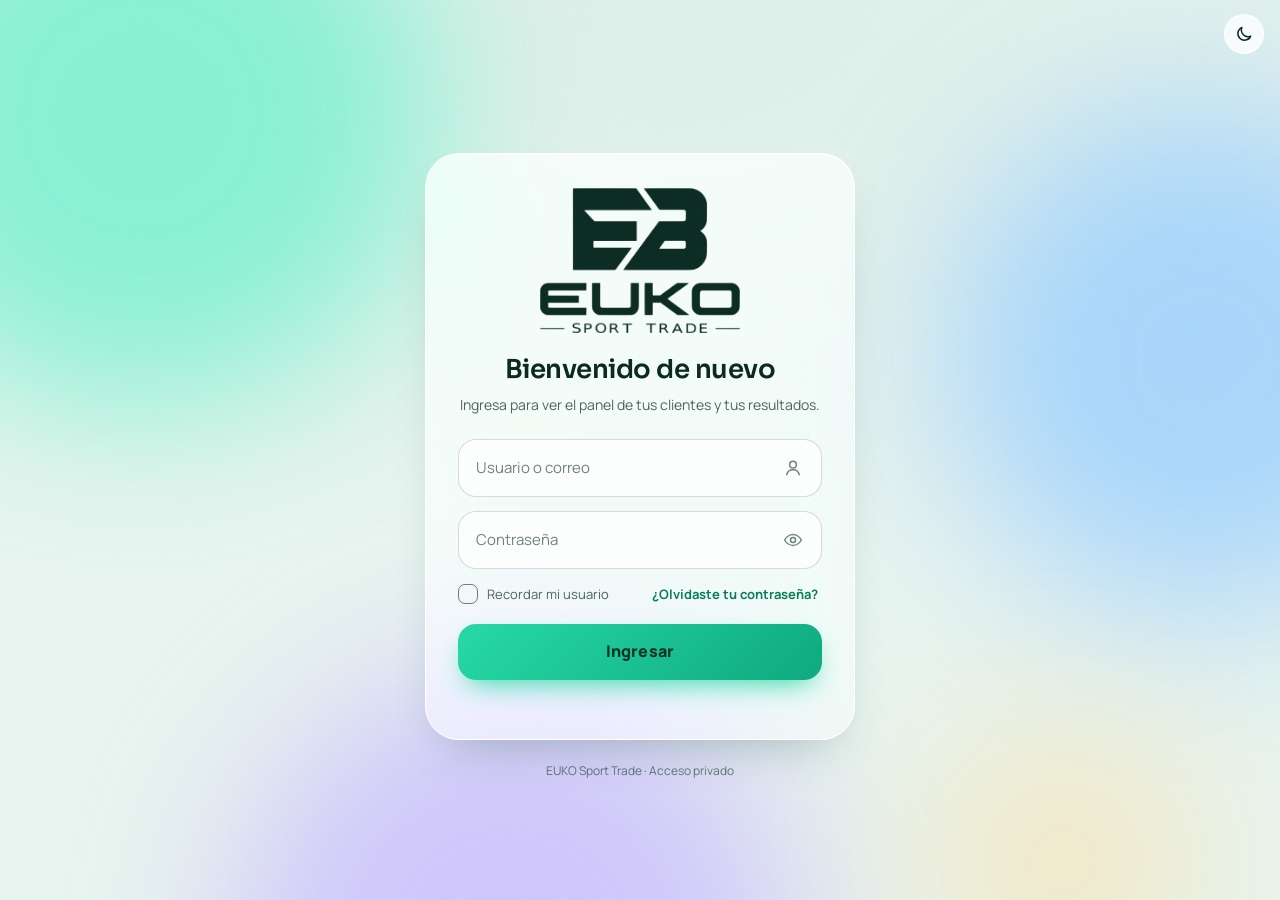
==== admin.html @ a4d27c96 "Add basic structure to admin.html" ====
<!DOCTYPE html>
<html lang="es">
<head>
  <meta charset="UTF-8">
  <meta name="viewport" content="width=device-width, initial-scale=1, viewport-fit=cover">
  <meta name="theme-color" content="#050506">
  <meta name="color-scheme" content="dark light">
  <title>EUKO · Panel</title>
  <script src="session.js"></script>
  <link rel="preconnect" href="https://fonts.googleapis.com">
  <link rel="preconnect" href="https://fonts.gstatic.com" crossorigin>
  <link href="https://fonts.googleapis.com/css2?family=Inter:wght@300;400;500;600;700;800&display=swap" rel="stylesheet">
  <link rel="stylesheet" href="index1.css?v=5">
</head>
<body>
<div class="bg" aria-hidden="true"><div class="blob b1"></div><div class="blob b2"></div><div class="blob b3"></div><div class="blob b4"></div><div class="grain"></div></div>

<div class="app">
  <header class="top glass">
    <div class="brand"><span class="logo-m" role="img" aria-label="EUKO"><i class="ld"></i><i class="ll"></i></span><span class="bn">Panel EUKO</span></div>
    <label class="gsearch" aria-label="Buscar cliente"><svg class="i" viewBox="0 0 24 24" id="i-s"></svg><input id="gsearch" type="search" placeholder="Buscar un cliente por nombre, teléfono o plan" autocomplete="off"></label>
    <div class="sp"></div>
    <span class="dchip num" id="dchip"></span>
    <span class="savechip" id="savechip" role="status" title="Tus cambios se guardan automáticamente en este navegador">Datos locales</span>
    <button class="iconbtn only-m" data-act="searchm" id="searchbtn" aria-label="Buscar cliente"></button>
    <button class="iconbtn" data-act="hide" id="hidebtn" aria-label="Ocultar valores" aria-pressed="false" title="Ocultar valores"></button>
    <button class="iconbtn" data-act="theme" id="themebtn" aria-label="Cambiar tema claro u oscuro" title="Cambiar tema"></button>
    <button class="iconbtn gear" data-act="settings" id="gearbtn" aria-label="Ajustes y respaldo" title="Ajustes y respaldo"></button>
  </header>

  <div class="shell">
    <nav class="rail glass" id="rail" aria-label="Navegación lateral"></nav>
    <main class="stage glass"><div class="view enter" id="view"></div></main>
  </div>
</div>

<div class="dockwrap"><nav class="dock glass" id="dock" aria-label="Secciones"></nav></div>
<div id="overlay" role="dialog" aria-modal="true"></div>
<div id="viewer" role="dialog" aria-modal="true" aria-label="Soporte"></div>
<div class="tip" id="tip" role="tooltip"></div>
<div class="toast" id="toast" role="status" aria-live="polite"></div>
<noscript><p style="position:fixed;inset:0;display:grid;place-items:center;color:#fff;background:#06100e;font-family:sans-serif">Activa JavaScript para usar el panel.</p></noscript>
<script src="index1.js?v=5"></script>
</body>
</html>
---- index1.css ----
:root{--logo-m:url("[data-uri]");}
/* ==========================================================================
   EUKO · Panel — estilos (Liquid Glass)
   Índice: 1 Tokens · 2 Base · 3 Fondo · 4 Cristal · 5 Barra superior · 6 Estructura
           7 Componentes · 8 Gráficas · 9 Gestión diaria · 10 Dock y menús · 11 Ventanas
           12 Avisos · 13 Animaciones · 14 Responsive · 15 Impresión
   Rendimiento: solo la barra superior, el menú lateral, el escenario, el dock y las ventanas
   usan desenfoque real (backdrop-filter). Las tarjetas son "cristal de superficie" (sin
   desenfoque propio), que se ve igual y pesa mucho menos, sobre todo en celulares.
   ========================================================================== */

/* ---------- 1. TOKENS ---------- */
:root{
  --bg:#050506; --bg2:#0e0e11;
  --fg:#f5f5f7; --fg2:rgba(245,245,247,.72); --fg3:rgba(245,245,247,.5);
  --g1:rgba(255,255,255,.085); --g2:rgba(255,255,255,.028);
  --card-a:rgba(255,255,255,.07); --card-b:rgba(255,255,255,.026);
  --stage-a:rgba(255,255,255,.05); --stage-b:rgba(255,255,255,.012);
  --gb:rgba(255,255,255,.13); --cb:rgba(255,255,255,.09);
  --rim:rgba(255,255,255,.26); --rim-a:rgba(255,255,255,.55); --rim-b:rgba(255,255,255,.1);
  --edge-hi:rgba(255,255,255,.2); --edge-lo:rgba(255,255,255,.03); --inner:rgba(255,255,255,.03);
  --shadow:0 30px 70px -30px rgba(0,0,0,.9); --shadow-sm:0 14px 34px -20px rgba(0,0,0,.85);
  --line:rgba(255,255,255,.08); --line-s:rgba(255,255,255,.18); --field:rgba(255,255,255,.06);
  --mint:#f5f5f7; --mint2:#c8c9cf; --ink:#0a0a0b; --mint-text:#ffffff; --mint-soft:rgba(255,255,255,.1);
  --c1:#43d98c; --c2:#7db4ff; --c3:#f5c04a; --c4:#b79cff; --c5:#ff6f61; --c6:#ff8fc0;
  --good:#43d98c; --warn:#f5c04a; --bad:#ff6f61;
  --good-soft:rgba(67,217,140,.14); --warn-soft:rgba(245,192,74,.14); --bad-soft:rgba(255,111,97,.14);
  --blob1:#7886a6; --blob2:#3c4c70; --blob3:#5a547f; --blob4:#7d6c48; --blob-o:.17;
  --btn-dark:rgba(255,255,255,.08); --btn-dark-fg:#f5f5f7; --tip:rgba(26,26,30,.96);
  --lens-a:rgba(255,255,255,.2); --lens-b:rgba(255,255,255,.06); --lens-sh:0 8px 20px -8px rgba(0,0,0,.8);
  --modal-bg:rgba(18,18,21,.82); --pop-bg:rgba(22,22,26,.97); --dim:rgba(0,0,0,.62);
  --hero-bg:linear-gradient(150deg,#ffffff,#d8d9de); --hero-fg:#0a0a0b; --hero-fg2:rgba(10,10,11,.64);
  --ld:block; --ll:none; color-scheme:dark;
  --f-d:"Inter","Helvetica Neue",system-ui,-apple-system,"Segoe UI",Roboto,sans-serif;
  --f-b:"Inter","Helvetica Neue",system-ui,-apple-system,"Segoe UI",Roboto,sans-serif;
  --safe-t:env(safe-area-inset-top,0px); --safe-b:env(safe-area-inset-bottom,0px);
  --safe-l:env(safe-area-inset-left,0px); --safe-r:env(safe-area-inset-right,0px);
  --ease:cubic-bezier(.2,.8,.2,1); --spring:cubic-bezier(.34,1.4,.5,1);
  --blur:26px; --sat:160%;
}
@media (prefers-color-scheme:light){:root:not([data-theme="dark"]){
  --bg:#e5e7eb; --bg2:#f4f5f8;
  --fg:#0c0c0e; --fg2:rgba(12,12,14,.74); --fg3:rgba(12,12,14,.62);
  --g1:rgba(255,255,255,.72); --g2:rgba(255,255,255,.4);
  --card-a:rgba(255,255,255,.8); --card-b:rgba(255,255,255,.44);
  --stage-a:rgba(255,255,255,.52); --stage-b:rgba(255,255,255,.24);
  --gb:rgba(255,255,255,.95); --cb:rgba(255,255,255,.9);
  --rim:#fff; --rim-a:#fff; --rim-b:rgba(255,255,255,.75);
  --edge-hi:rgba(255,255,255,.95); --edge-lo:rgba(255,255,255,.55); --inner:rgba(255,255,255,.35);
  --shadow:0 26px 54px -28px rgba(30,34,48,.36); --shadow-sm:0 12px 28px -18px rgba(30,34,48,.38);
  --line:rgba(12,12,14,.09); --line-s:rgba(12,12,14,.18); --field:rgba(255,255,255,.7);
  --mint:#0c0c0e; --mint2:#2c2d31; --ink:#ffffff; --mint-text:#0c0c0e; --mint-soft:rgba(12,12,14,.07);
  --c1:#12a566; --c2:#2f7be0; --c3:#d99a14; --c4:#7c5ce0; --c5:#e5483b; --c6:#d24f93;
  --good:#0b8a52; --warn:#8f5d04; --bad:#c93b2e;
  --good-soft:rgba(18,165,102,.14); --warn-soft:rgba(165,107,5,.15); --bad-soft:rgba(201,59,46,.13);
  --blob1:#ffffff; --blob2:#b6c5de; --blob3:#d4cbe9; --blob4:#f0dcc2; --blob-o:.75;
  --btn-dark:#0c0c0e; --btn-dark-fg:#ffffff; --tip:rgba(12,12,14,.94);
  --lens-a:rgba(255,255,255,.95); --lens-b:rgba(255,255,255,.6); --lens-sh:0 8px 18px -8px rgba(30,34,48,.35);
  --modal-bg:rgba(244,245,248,.84); --pop-bg:rgba(250,250,252,.98); --dim:rgba(12,12,14,.32);
  --hero-bg:linear-gradient(150deg,#1e1e22,#0b0b0d); --hero-fg:#ffffff; --hero-fg2:rgba(255,255,255,.7);
  --ld:none; --ll:block; color-scheme:light;
}}
:root[data-theme="light"]{
  --bg:#e5e7eb; --bg2:#f4f5f8;
  --fg:#0c0c0e; --fg2:rgba(12,12,14,.74); --fg3:rgba(12,12,14,.62);
  --g1:rgba(255,255,255,.72); --g2:rgba(255,255,255,.4);
  --card-a:rgba(255,255,255,.8); --card-b:rgba(255,255,255,.44);
  --stage-a:rgba(255,255,255,.52); --stage-b:rgba(255,255,255,.24);
  --gb:rgba(255,255,255,.95); --cb:rgba(255,255,255,.9);
  --rim:#fff; --rim-a:#fff; --rim-b:rgba(255,255,255,.75);
  --edge-hi:rgba(255,255,255,.95); --edge-lo:rgba(255,255,255,.55); --inner:rgba(255,255,255,.35);
  --shadow:0 26px 54px -28px rgba(30,34,48,.36); --shadow-sm:0 12px 28px -18px rgba(30,34,48,.38);
  --line:rgba(12,12,14,.09); --line-s:rgba(12,12,14,.18); --field:rgba(255,255,255,.7);
  --mint:#0c0c0e; --mint2:#2c2d31; --ink:#ffffff; --mint-text:#0c0c0e; --mint-soft:rgba(12,12,14,.07);
  --c1:#12a566; --c2:#2f7be0; --c3:#d99a14; --c4:#7c5ce0; --c5:#e5483b; --c6:#d24f93;
  --good:#0b8a52; --warn:#8f5d04; --bad:#c93b2e;
  --good-soft:rgba(18,165,102,.14); --warn-soft:rgba(165,107,5,.15); --bad-soft:rgba(201,59,46,.13);
  --blob1:#ffffff; --blob2:#b6c5de; --blob3:#d4cbe9; --blob4:#f0dcc2; --blob-o:.75;
  --btn-dark:#0c0c0e; --btn-dark-fg:#ffffff; --tip:rgba(12,12,14,.94);
  --lens-a:rgba(255,255,255,.95); --lens-b:rgba(255,255,255,.6); --lens-sh:0 8px 18px -8px rgba(30,34,48,.35);
  --modal-bg:rgba(244,245,248,.84); --pop-bg:rgba(250,250,252,.98); --dim:rgba(12,12,14,.32);
  --hero-bg:linear-gradient(150deg,#1e1e22,#0b0b0d); --hero-fg:#ffffff; --hero-fg2:rgba(255,255,255,.7);
  --ld:none; --ll:block; color-scheme:light;
}
:root[data-theme="dark"]{
  --bg:#050506; --bg2:#0e0e11;
  --fg:#f5f5f7; --fg2:rgba(245,245,247,.72); --fg3:rgba(245,245,247,.5);
  --g1:rgba(255,255,255,.085); --g2:rgba(255,255,255,.028);
  --card-a:rgba(255,255,255,.07); --card-b:rgba(255,255,255,.026);
  --stage-a:rgba(255,255,255,.05); --stage-b:rgba(255,255,255,.012);
  --gb:rgba(255,255,255,.13); --cb:rgba(255,255,255,.09);
  --rim:rgba(255,255,255,.26); --rim-a:rgba(255,255,255,.55); --rim-b:rgba(255,255,255,.1);
  --edge-hi:rgba(255,255,255,.2); --edge-lo:rgba(255,255,255,.03); --inner:rgba(255,255,255,.03);
  --shadow:0 30px 70px -30px rgba(0,0,0,.9); --shadow-sm:0 14px 34px -20px rgba(0,0,0,.85);
  --line:rgba(255,255,255,.08); --line-s:rgba(255,255,255,.18); --field:rgba(255,255,255,.06);
  --mint:#f5f5f7; --mint2:#c8c9cf; --ink:#0a0a0b; --mint-text:#ffffff; --mint-soft:rgba(255,255,255,.1);
  --c1:#43d98c; --c2:#7db4ff; --c3:#f5c04a; --c4:#b79cff; --c5:#ff6f61; --c6:#ff8fc0;
  --good:#43d98c; --warn:#f5c04a; --bad:#ff6f61;
  --good-soft:rgba(67,217,140,.14); --warn-soft:rgba(245,192,74,.14); --bad-soft:rgba(255,111,97,.14);
  --blob1:#7886a6; --blob2:#3c4c70; --blob3:#5a547f; --blob4:#7d6c48; --blob-o:.17;
  --btn-dark:rgba(255,255,255,.08); --btn-dark-fg:#f5f5f7; --tip:rgba(26,26,30,.96);
  --lens-a:rgba(255,255,255,.2); --lens-b:rgba(255,255,255,.06); --lens-sh:0 8px 20px -8px rgba(0,0,0,.8);
  --modal-bg:rgba(18,18,21,.82); --pop-bg:rgba(22,22,26,.97); --dim:rgba(0,0,0,.62);
  --hero-bg:linear-gradient(150deg,#ffffff,#d8d9de); --hero-fg:#0a0a0b; --hero-fg2:rgba(10,10,11,.64);
  --ld:block; --ll:none; color-scheme:dark;
}

/* ---------- 2. BASE ---------- */
*,*::before,*::after{box-sizing:border-box}
html{-webkit-text-size-adjust:100%;text-size-adjust:100%;background:var(--bg);overflow-x:hidden;overflow-x:clip;scroll-behavior:smooth}
body{margin:0;background:var(--bg);color:var(--fg);font-family:var(--f-b);font-size:14px;line-height:1.45;-webkit-font-smoothing:antialiased;
  min-height:100vh;min-height:100dvh;overflow-x:hidden;overflow-x:clip;
  padding-top:calc(var(--safe-t) + 10px);padding-bottom:calc(var(--safe-b) + 112px);
  padding-left:max(14px,var(--safe-l));padding-right:max(14px,var(--safe-r));
  -webkit-tap-highlight-color:transparent}
body.lock{overflow:hidden}
button,input,select,textarea{font:inherit;color:inherit}
button{cursor:pointer;background:none;border:0;padding:0;touch-action:manipulation;-webkit-tap-highlight-color:transparent}
button:disabled{cursor:not-allowed;opacity:.55}
h1,h2,h3,p{margin:0}
a{color:inherit}
svg{display:block}
:focus-visible{outline:2px solid var(--mint);outline-offset:2px}
.num{font-variant-numeric:tabular-nums;font-feature-settings:"tnum"}
.vh{position:absolute;width:1px;height:1px;overflow:hidden;clip:rect(0 0 0 0);white-space:nowrap}
svg.i{width:18px;height:18px;fill:none;stroke:currentColor;stroke-width:1.8;stroke-linecap:round;stroke-linejoin:round;flex:none}
body::before{content:"";position:fixed;left:0;right:0;top:0;height:var(--safe-t);z-index:35;pointer-events:none;
  background:linear-gradient(var(--bg),transparent)}

/* ---------- 3. FONDO (aurora con degradados, sin filtros pesados) ---------- */
.bg{position:fixed;inset:0;z-index:0;overflow:hidden;pointer-events:none;contain:layout paint style;
  background:radial-gradient(120% 90% at 50% 0%,var(--bg2),var(--bg) 70%)}
.blob{position:absolute;border-radius:50%;opacity:var(--blob-o);transform:translate3d(0,0,0);
  background:radial-gradient(circle at 50% 50%,var(--bc) 0%,transparent 66%)}
.b1{--bc:var(--blob1);width:64vmax;height:64vmax;left:-24vmax;top:-26vmax;animation:d1 32s ease-in-out infinite alternate}
.b2{--bc:var(--blob2);width:56vmax;height:56vmax;right:-22vmax;top:4vmax;animation:d2 38s ease-in-out infinite alternate}
.b3{--bc:var(--blob3);width:60vmax;height:60vmax;left:12vmax;bottom:-34vmax;animation:d3 44s ease-in-out infinite alternate}
.b4{--bc:var(--blob4);width:30vmax;height:30vmax;right:2vmax;bottom:-12vmax;opacity:calc(var(--blob-o)*.6);animation:d1 36s ease-in-out infinite alternate-reverse}
.grain{position:absolute;inset:0;opacity:.045;background-image:url("data:image/svg+xml;utf8,<svg xmlns='http://www.w3.org/2000/svg' width='160' height='160'><filter id='n'><feTurbulence type='fractalNoise' baseFrequency='.9' numOctaves='2' stitchTiles='stitch'/><feColorMatrix values='0 0 0 0 1  0 0 0 0 1  0 0 0 0 1  0 0 0 .8 0'/></filter><rect width='100%' height='100%' filter='url(%23n)'/></svg>")}
@keyframes d1{to{transform:translate3d(9vmax,7vmax,0) scale(1.1)}}
@keyframes d2{to{transform:translate3d(-8vmax,10vmax,0) scale(.94)}}
@keyframes d3{to{transform:translate3d(-10vmax,-6vmax,0) scale(1.08)}}

/* ---------- 4. CRISTAL ---------- */
/* Nivel 1: cristal con desenfoque real (barra, menú lateral, escenario, dock, ventanas) */
.glass{position:relative;isolation:isolate;
  background:linear-gradient(150deg,var(--g1),var(--g2));
  border:1px solid var(--gb);
  -webkit-backdrop-filter:blur(var(--blur)) saturate(var(--sat));backdrop-filter:blur(var(--blur)) saturate(var(--sat));
  box-shadow:inset 0 1px 0 var(--rim),inset 0 -1px 0 var(--edge-lo),inset 0 0 24px var(--inner),var(--shadow)}
.glass::before{content:"";position:absolute;inset:-1px;border-radius:inherit;padding:1px;pointer-events:none;z-index:2;
  background:linear-gradient(135deg,var(--rim-a) 0%,transparent 30%,transparent 68%,var(--rim-b) 100%);
  -webkit-mask:linear-gradient(#000 0 0) content-box,linear-gradient(#000 0 0);-webkit-mask-composite:xor;mask-composite:exclude}
.glass::after,.sg::after{content:"";position:absolute;inset:0;border-radius:inherit;pointer-events:none;opacity:0;transition:opacity .35s;z-index:1;
  background:radial-gradient(360px circle at var(--mx,30%) var(--my,0%),rgba(255,255,255,.18),transparent 52%)}
@media (hover:hover) and (pointer:fine){.glass:hover::after,.sg:hover::after{opacity:1}}
@supports not ((backdrop-filter:blur(1px)) or (-webkit-backdrop-filter:blur(1px))){
  .glass{background:linear-gradient(150deg,var(--modal-bg),var(--modal-bg))}
}
/* Nivel 2: cristal de superficie para tarjetas dentro del escenario (sin desenfoque propio) */
.sg{position:relative;background:linear-gradient(150deg,var(--card-a),var(--card-b));border:1px solid var(--cb);
  box-shadow:inset 1px 1px 0 var(--edge-hi),inset -1px -1px 0 var(--edge-lo),inset 0 0 22px var(--inner),var(--shadow-sm)}
.sg>*{position:relative;z-index:2}
.glass>*{position:relative;z-index:3}

/* ---------- 5. BARRA SUPERIOR ---------- */
.app{position:relative;z-index:1;max-width:1320px;margin:0 auto}
.top{position:sticky;top:calc(var(--safe-t) + 8px);z-index:30;display:flex;align-items:center;gap:8px;padding:7px 9px;border-radius:999px;min-height:58px}
.brand{display:flex;align-items:center;gap:10px;font-weight:700;white-space:nowrap;border-radius:999px;padding:2px 8px 2px 4px;min-height:40px;transition:transform .2s}
.brand .bn{font-family:var(--f-d);font-weight:600;letter-spacing:-.01em}
.gsearch{flex:1;max-width:460px;margin:0 auto;display:flex;align-items:center;gap:8px;height:38px;padding:0 14px;border-radius:999px;background:var(--field);border:1px solid var(--line);color:var(--fg3);transition:border-color .2s,box-shadow .2s}
.gsearch input{flex:1;min-width:0;background:none;border:0;outline:0;color:var(--fg);font-size:13px}
.gsearch input::placeholder{color:var(--fg3)}
.gsearch:focus-within{border-color:var(--mint);box-shadow:0 0 0 3px var(--mint-soft)}
.sp{flex:1}
.dchip{font-size:12px;color:var(--fg2);padding:6px 8px;white-space:nowrap;border-radius:999px;font-weight:600}
.savechip{display:inline-flex;align-items:center;gap:7px;height:30px;padding:0 11px;border-radius:999px;font-size:12px;font-weight:700;color:var(--fg2);background:var(--field);border:1px solid var(--line);white-space:nowrap}
.savechip::before{content:"";width:7px;height:7px;border-radius:50%;background:var(--good)}
.savechip.pulse::before{animation:pulse .9s ease-out}
.savechip.err{color:var(--warn);border-color:var(--warn)}
.savechip.err::before{background:var(--warn)}
@keyframes pulse{0%{box-shadow:0 0 0 0 var(--good)}100%{box-shadow:0 0 0 9px transparent}}
.iconbtn{position:relative;overflow:hidden;width:40px;height:40px;border-radius:50%;display:grid;place-items:center;flex:none;
  background:var(--field);border:1px solid var(--line);color:var(--fg);
  transition:transform .22s var(--spring),background-color .2s,border-color .2s,color .2s}
.iconbtn:active{transform:scale(.9);transition-duration:.08s}
.iconbtn.on{background:var(--mint);color:var(--ink);border-color:transparent}
.iconbtn.sm{width:34px;height:34px}
.gear.err::after{content:"";position:absolute;top:7px;right:7px;width:8px;height:8px;border-radius:50%;background:var(--warn);border:1.5px solid var(--bg)}
@media (hover:hover){.iconbtn:hover{transform:scale(1.08);background:var(--g1)}.iconbtn:active{transform:scale(.92)}.brand:hover{transform:translateY(-1px)}}
.logo-m{--h:30px;position:relative;display:block;flex:none;height:var(--h);aspect-ratio:1.634}
.logo-m i{position:absolute;inset:0;background-repeat:no-repeat;background-position:center;background-size:contain}
.logo-m .ld{display:var(--ld);background-image:var(--logo-m);filter:drop-shadow(0 0 8px rgba(255,255,255,.18))}
.logo-m .ll{display:var(--ll);background-color:var(--fg);-webkit-mask:var(--logo-m) center/contain no-repeat;mask:var(--logo-m) center/contain no-repeat}

/* ---------- 6. ESTRUCTURA ---------- */
.shell{display:grid;grid-template-columns:64px minmax(0,1fr);gap:14px;margin-top:14px;align-items:start}
.rail{position:sticky;top:calc(var(--safe-t) + 80px);display:flex;flex-direction:column;align-items:center;gap:6px;padding:10px 8px;border-radius:32px;z-index:20}
.rail .sep{width:22px;height:1px;background:var(--line);margin:6px 0}
.rail .lens{left:8px;top:0}
.rbtn{position:relative;z-index:1;width:44px;height:44px;border-radius:50%;display:grid;place-items:center;color:var(--fg2);transition:color .25s,transform .25s var(--spring)}
.rbtn.on{color:var(--fg)}
.rbtn.on2{color:var(--mint-text)}
.rbtn .tt{position:absolute;left:calc(100% + 12px);top:50%;transform:translateY(-50%) translateX(-4px);padding:5px 11px;border-radius:999px;background:var(--tip);color:#ecfbf6;font-size:12px;font-weight:600;white-space:nowrap;opacity:0;pointer-events:none;transition:.18s;z-index:5}
@media (hover:hover){.rbtn:hover{color:var(--fg);transform:scale(1.1)}.rbtn:hover .tt{opacity:1;transform:translateY(-50%)}}
.rbtn:active{transform:scale(.9)}
.lens{position:absolute;z-index:0;pointer-events:none;border-radius:999px;transform:translate3d(0,0,0);opacity:0;
  background:linear-gradient(150deg,var(--lens-a),var(--lens-b));
  box-shadow:inset 0 1px 0 rgba(255,255,255,.7),inset 0 -1px 0 rgba(255,255,255,.12),0 0 0 1px var(--gb),var(--lens-sh)}
.lens.ready{opacity:1;transition:transform .5s var(--spring),width .5s var(--spring),height .5s var(--spring),opacity .3s}
.stage{border-radius:38px;padding:26px;min-height:70vh;background:linear-gradient(160deg,var(--stage-a),var(--stage-b))}
.stage::after{display:none}
.view{transition:opacity .16s ease,transform .16s ease}
.view.leaving{opacity:0;transform:translate3d(0,6px,0)}
.vhead{display:flex;align-items:flex-end;justify-content:space-between;gap:14px;flex-wrap:wrap;margin-bottom:20px}
.vhead h1{font-family:var(--f-d);font-weight:600;font-size:clamp(23px,3.4vw,34px);letter-spacing:-.02em;line-height:1.12;text-wrap:balance}
.vhead p{color:var(--fg2);margin-top:6px}
.acts{display:flex;gap:8px;flex-wrap:wrap}
.grid{display:grid;grid-template-columns:repeat(12,minmax(0,1fr));gap:14px}
.card{border-radius:26px;padding:20px;min-width:0}
.stack{display:flex;flex-direction:column;gap:14px;min-width:0}
.s3{grid-column:span 3}.s4{grid-column:span 4}.s5{grid-column:span 5}.s6{grid-column:span 6}.s7{grid-column:span 7}.s8{grid-column:span 8}.s12{grid-column:span 12}
.mb{margin-bottom:14px}

/* ---------- 7. COMPONENTES ---------- */
.lbl{font-size:12.5px;color:var(--fg2);font-weight:600;display:flex;align-items:center;gap:8px}
.lbl.up{text-transform:uppercase;letter-spacing:.07em;font-size:11px;color:var(--fg3);font-weight:700}
h2.ct{font-family:var(--f-d);font-weight:600;font-size:16px;letter-spacing:-.01em}
.big{font-family:var(--f-d);font-weight:600;font-size:clamp(28px,3.4vw,40px);letter-spacing:-.03em;line-height:1.1;margin:8px 0 6px;overflow-wrap:anywhere}
.mid{font-family:var(--f-d);font-weight:600;font-size:clamp(18px,2.2vw,26px);letter-spacing:-.02em;margin:6px 0 4px;overflow-wrap:anywhere}
.sub{color:var(--fg3);font-size:12px}
.mut{color:var(--fg2)}
.delta{display:inline-flex;align-items:center;gap:3px;font-size:12px;font-weight:700;padding:2px 8px 2px 5px;border-radius:999px}
.delta svg.i{width:14px;height:14px;stroke-width:2.4}
.delta.up{color:var(--good);background:var(--good-soft)}
.delta.down{color:var(--bad);background:var(--bad-soft)}
.delta.flat{color:var(--fg2);background:var(--field)}
.flex{display:flex;align-items:center;gap:10px}
.flex.sb{justify-content:space-between}
.flex.wrap{flex-wrap:wrap}
.btn{position:relative;overflow:hidden;display:inline-flex;align-items:center;justify-content:center;gap:8px;height:42px;padding:0 18px;border-radius:999px;font-weight:700;font-size:13.5px;white-space:nowrap;
  user-select:none;-webkit-user-select:none;
  transition:transform .22s var(--spring),box-shadow .25s,background-color .25s,border-color .25s,filter .25s}
.btn:active{transform:scale(.95);transition-duration:.08s}
.btn.pri{background:linear-gradient(135deg,var(--mint),var(--mint2));color:var(--ink);box-shadow:0 8px 22px -8px var(--mint),inset 0 1px 0 rgba(255,255,255,.5)}
.btn.dark{background:var(--btn-dark);color:var(--btn-dark-fg);border:1px solid rgba(255,255,255,.12)}
.btn.ghost{background:var(--field);border:1px solid var(--line)}
.btn.sm{height:34px;padding:0 13px;font-size:12.5px}
.btn.danger{color:var(--bad)}
.btn.pri::before{content:"";position:absolute;inset:0;background:linear-gradient(110deg,transparent 30%,rgba(255,255,255,.55) 50%,transparent 70%);transform:translateX(-120%);pointer-events:none}
@media (hover:hover){
  .btn:hover{transform:translateY(-1px)}
  .btn:active{transform:scale(.96)}
  .btn.ghost:hover{background:var(--g1)}
  .btn.pri:hover{box-shadow:0 12px 28px -8px var(--mint),inset 0 1px 0 rgba(255,255,255,.5)}
  .btn.pri:hover::before{transform:translateX(120%);transition:transform .8s}
}
.btnrow{display:flex;gap:10px;margin-top:14px;flex-wrap:wrap}
.btnrow .btn{flex:1 1 130px;min-width:0}
.rip{position:absolute;border-radius:50%;pointer-events:none;background:radial-gradient(circle,rgba(255,255,255,.55),transparent 70%);transform:scale(0);opacity:.9;animation:ripple .6s ease-out forwards}
@keyframes ripple{to{transform:scale(1);opacity:0}}
.kpis{display:grid;grid-template-columns:1fr 1fr;gap:14px;grid-column:span 4;min-width:0}
.kpi{border-radius:24px;padding:16px;display:flex;flex-direction:column;gap:2px;min-width:0;text-align:left;transition:transform .25s var(--spring)}
.kpi .ico{width:30px;height:30px;border-radius:10px;display:grid;place-items:center;background:var(--field);color:var(--fg);margin-left:auto;flex:none}
.top2{display:flex;align-items:center;gap:6px}
.kpi.hero{background:var(--hero-bg);color:var(--hero-fg);border-color:rgba(255,255,255,.4);box-shadow:inset 1px 1px 0 rgba(255,255,255,.7),inset 0 0 30px rgba(255,255,255,.1),var(--shadow-sm)}
.kpi.hero .lbl,.kpi.hero .sub{color:var(--hero-fg2)}
.kpi.hero .ico{background:rgba(127,127,127,.2);color:var(--hero-fg)}
.kpi.hero .delta{color:var(--hero-fg);background:rgba(127,127,127,.2)}
.kpi{container-type:inline-size}
.kpi .mid{margin:4px 0 2px;font-size:clamp(15px,14cqw,24px);white-space:nowrap;overflow:hidden;text-overflow:ellipsis;overflow-wrap:normal}
.kpi .delta{align-self:flex-start}
.tap{cursor:pointer;-webkit-user-select:none;user-select:none}
.tap:active{transform:scale(.97)}
@media (hover:hover){.tap:hover{transform:translateY(-2px)}.tap:active{transform:scale(.98)}}
.minis{display:grid;grid-template-columns:repeat(3,minmax(0,1fr));gap:8px;margin-top:14px}
.mini{border-radius:16px;padding:10px 12px;background:var(--field);border:1px solid var(--line);min-width:0;text-align:left;transition:transform .25s var(--spring),background-color .2s}
.mini b{display:block;font-family:var(--f-d);font-size:17px;font-weight:600}
.mini span{font-size:11.5px;color:var(--fg2);display:block;white-space:nowrap;overflow:hidden;text-overflow:ellipsis}
.mini.tap:active{transform:scale(.94)}
.chips{display:flex;gap:6px;flex-wrap:wrap}
.chip{position:relative;overflow:hidden;height:34px;padding:0 14px;border-radius:999px;font-size:12.5px;font-weight:700;color:var(--fg2);background:var(--field);border:1px solid var(--line);
  transition:transform .22s var(--spring),background-color .2s,color .2s,border-color .2s}
.chip:active{transform:scale(.93);transition-duration:.08s}
@media (hover:hover){.chip:hover{color:var(--fg);transform:translateY(-1px)}}
.chip.on{background:var(--fg);color:var(--bg);border-color:transparent}
.pill{display:inline-flex;align-items:center;gap:6px;height:24px;padding:0 10px;border-radius:999px;font-size:11.5px;font-weight:700;white-space:nowrap}
.pill::before{content:"";width:6px;height:6px;border-radius:50%;background:currentColor}
.pill.ok{color:var(--good);background:var(--good-soft)}
.pill.warn{color:var(--warn);background:var(--warn-soft)}
.pill.bad{color:var(--bad);background:var(--bad-soft)}
.pill.off{color:var(--fg2);background:var(--field)}
.tag{display:inline-block;height:24px;line-height:23px;padding:0 10px;border-radius:999px;font-size:11.5px;font-weight:700;background:var(--field);border:1px solid var(--line);max-width:100%;overflow:hidden;text-overflow:ellipsis;white-space:nowrap}
.tools{display:flex;gap:10px;align-items:center;flex-wrap:wrap;margin-bottom:14px}
.field{display:flex;align-items:center;gap:8px;height:40px;padding:0 14px;border-radius:999px;background:var(--field);border:1px solid var(--line);flex:1;min-width:180px;max-width:360px;transition:border-color .2s,box-shadow .2s}
.field input{flex:1;min-width:0;background:none;border:0;outline:0}
.field:focus-within{border-color:var(--mint);box-shadow:0 0 0 3px var(--mint-soft)}
select.sel{height:40px;padding:0 34px 0 14px;border-radius:999px;background-color:var(--field);border:1px solid var(--line);appearance:none;-webkit-appearance:none;max-width:100%;
  background-image:linear-gradient(45deg,transparent 50%,var(--fg2) 50%),linear-gradient(135deg,var(--fg2) 50%,transparent 50%);background-position:calc(100% - 18px) 17px,calc(100% - 13px) 17px;background-size:5px 5px;background-repeat:no-repeat}
select.sel option,.fl select option{color:#0b2a21;background:#fff}
.fbar{display:flex;gap:6px;flex-wrap:wrap;margin:-4px 0 12px}
.fbar:empty{display:none}
.fchip{display:inline-flex;align-items:center;gap:6px;height:30px;padding:0 6px 0 12px;border-radius:999px;font-size:12px;font-weight:700;background:var(--mint-soft);color:var(--mint-text);border:1px solid transparent}
.fchip button{width:22px;height:22px;border-radius:50%;display:grid;place-items:center;color:inherit}
.fchip button svg.i{width:13px;height:13px;stroke-width:2.6}
.fchip.clear{background:transparent;border-color:var(--line);color:var(--fg2);padding:0 12px}
.tbl{display:flex;flex-direction:column}
.tr{position:relative;display:grid;gap:12px;align-items:center;padding:12px 10px;border-radius:16px;transition:background-color .2s}
.tr+.tr{border-top:1px solid var(--line)}
.tr.th{font-size:11px;text-transform:uppercase;letter-spacing:.07em;color:var(--fg3);font-weight:700;padding-block:6px}
.tr.th+.tr{border-top:0}
.tr[data-act]{cursor:pointer}
.tr[data-act]:active{background:var(--field)}
@media (hover:hover){.tr[data-act]:hover{background:var(--field)}}
.tr.cl{grid-template-columns:minmax(180px,2.2fr) 1fr .9fr 1fr 1.1fr 28px}
.tr.tx{grid-template-columns:minmax(200px,2.4fr) 1.2fr 1.1fr 1fr 1fr 92px}
.tr.rc{grid-template-columns:minmax(200px,2.4fr) 1.2fr 1.1fr 1fr 1fr}
.c-sub{display:none}
.cell{min-width:0;overflow:hidden;text-overflow:ellipsis;white-space:nowrap}
.who{display:flex;align-items:center;gap:12px;min-width:0}
.who b{display:block;font-weight:700;overflow:hidden;text-overflow:ellipsis;white-space:nowrap}
.who small{display:block;color:var(--fg3);font-size:12px;overflow:hidden;text-overflow:ellipsis;white-space:nowrap}
.who>div:last-child{min-width:0}
.av{width:38px;height:38px;border-radius:50%;display:grid;place-items:center;font-weight:800;font-size:13px;flex:none;color:#04201a;background:var(--c)}
.tico{width:36px;height:36px;border-radius:12px;display:grid;place-items:center;flex:none}
.tico.in{background:var(--good-soft);color:var(--good)}
.tico.out{background:var(--bad-soft);color:var(--bad)}
.amt{font-family:var(--f-d);font-weight:600}
.amt.in{color:var(--good)}
.c-act{display:flex;justify-content:flex-end;align-items:center;gap:6px;color:var(--fg3)}
.empty{padding:34px 10px;text-align:center;color:var(--fg2)}
.empty b{display:block;color:var(--fg);font-family:var(--f-d);font-size:16px;margin-bottom:4px}
.empty .btn{margin-top:14px}
.more{display:flex;justify-content:center;padding-top:14px}
.bar{height:10px;border-radius:99px;background:var(--field);overflow:hidden;margin:12px 0 8px;border:1px solid var(--line)}
.bar i{display:block;height:100%;border-radius:inherit;background:linear-gradient(90deg,var(--mint2),var(--mint));width:var(--w);transform-origin:left}
.banner{display:flex;align-items:center;justify-content:space-between;gap:12px;flex-wrap:wrap;padding:12px 16px;border-radius:20px;margin-bottom:16px;background:var(--warn-soft);border:1px solid var(--warn);font-size:13px}
.banner b{color:var(--warn)}
.legend{display:flex;gap:14px;font-size:12px;color:var(--fg2)}
.legend i{display:inline-block;width:9px;height:9px;border-radius:3px;margin-right:6px;vertical-align:-1px}
.ul{display:flex;flex-direction:column}
.li{display:flex;align-items:center;gap:12px;padding:10px 6px;border-radius:14px;transition:background-color .2s;min-width:0}
.li+.li{border-top:1px solid var(--line)}
.li[data-act]{cursor:pointer}
.li[data-act]:active{background:var(--field)}
@media (hover:hover){.li[data-act]:hover{background:var(--field)}}
.li .grow{flex:1;min-width:0}
.li .grow b{display:block;font-weight:700;overflow:hidden;text-overflow:ellipsis;white-space:nowrap}
.li .grow small{color:var(--fg3);font-size:12px}
.li .pill,.li .amt{flex:none}

/* ---------- 8. GRÁFICAS ---------- */
svg.chart{width:100%;height:auto;display:block;overflow:visible;touch-action:pan-y}
svg.chart text{fill:var(--fg3);font-size:10px;font-family:var(--f-b)}
svg.chart .gridl{stroke:var(--line);stroke-width:1}
.bar-g{cursor:pointer;outline:none}
.bar-g rect.b{transition:filter .2s}
.bar-g:hover rect.b,.bar-g.act rect.b,.bar-g:focus-visible rect.b{filter:brightness(1.22)}
.gl,.gd{opacity:0;transition:opacity .15s}
.gl{stroke:var(--fg3);stroke-width:1;stroke-dasharray:3 4}
.bar-g:hover .gl,.bar-g:hover .gd,.bar-g.act .gl,.bar-g.act .gd,.bar-g:focus-visible .gl,.bar-g:focus-visible .gd{opacity:1}
.hit{fill:transparent}
.seg-c{cursor:pointer;transition:opacity .2s,stroke-width .2s}
.donutwrap{display:flex;flex-direction:column;align-items:center;gap:16px;margin-top:14px}
.dwrap{position:relative;width:150px;height:150px}
.dtxt{position:absolute;inset:0;display:grid;place-items:center;text-align:center;pointer-events:none}
.dtxt b{font-family:var(--f-d);font-size:15px;display:block}
.dtxt small{font-size:10.5px;color:var(--fg3)}
.lg{display:flex;flex-direction:column;gap:2px;min-width:0;width:100%}
.lg button{display:grid;grid-template-columns:10px 1fr auto;gap:8px;align-items:center;font-size:12.5px;padding:8px 6px;border-radius:12px;text-align:left;width:100%;transition:background-color .2s}
.lg button:active{background:var(--field)}
@media (hover:hover){.lg button:hover{background:var(--field)}}
.lg i{width:10px;height:10px;border-radius:3px}
.lg span{overflow:hidden;text-overflow:ellipsis;white-space:nowrap}
.hbar{display:grid;grid-template-columns:minmax(70px,.9fr) 2fr auto;gap:10px;align-items:center;font-size:12.5px;padding:8px 6px;border-radius:12px;width:100%;text-align:left;transition:background-color .2s}
.hbar:active{background:var(--field)}
@media (hover:hover){.hbar:hover{background:var(--field)}}
.hbar span{overflow:hidden;text-overflow:ellipsis;white-space:nowrap}
.hbar .t{height:8px;border-radius:99px;background:var(--field);overflow:hidden}
.hbar .t i{display:block;height:100%;width:var(--w);border-radius:inherit;background:var(--c);transform-origin:left}
.rtable{width:100%;min-width:480px;border-collapse:collapse}
.rtable th{text-align:right;font-size:11px;text-transform:uppercase;letter-spacing:.07em;color:var(--fg3);padding:8px 10px;font-weight:700}
.rtable th:first-child,.rtable td:first-child{text-align:left}
.rtable td{text-align:right;padding:11px 10px;border-top:1px solid var(--line)}
.rtable td:first-child{font-weight:700;text-transform:capitalize}
.rscroll{overflow-x:auto;-webkit-overflow-scrolling:touch}

/* ---------- 9. GESTIÓN DIARIA ---------- */
.weekhead{display:flex;align-items:center;justify-content:space-between;gap:10px;margin-bottom:10px}
.weekhead .wl{display:flex;align-items:center;gap:8px;font-family:var(--f-d);font-weight:600;font-size:15px;text-transform:capitalize}
.datepick{position:relative}
.datepick input{position:absolute;inset:0;width:100%;height:100%;opacity:0;cursor:pointer;font-size:16px}
.week{display:grid;grid-template-columns:repeat(7,minmax(0,1fr));gap:6px;margin-bottom:16px}
.dayb{position:relative;overflow:hidden;display:flex;flex-direction:column;align-items:center;gap:2px;padding:9px 0;border-radius:18px;background:var(--field);border:1px solid var(--line);font-size:11px;color:var(--fg2);font-weight:600;
  transition:transform .22s var(--spring),background-color .2s,color .2s}
.dayb b{font-family:var(--f-d);font-size:16px;color:var(--fg)}
.dayb:active{transform:scale(.92)}
@media (hover:hover){.dayb:hover{background:var(--g1);transform:translateY(-2px)}}
.dayb.on{background:linear-gradient(150deg,var(--mint),var(--mint2));color:var(--ink);border-color:transparent;box-shadow:0 8px 18px -8px var(--mint)}
.dayb.on b{color:var(--ink)}
.dayb.now::after{content:"";position:absolute;bottom:4px;width:4px;height:4px;border-radius:50%;background:currentColor}
.dayb .dots{height:4px;display:flex;gap:2px}
.dayb .dots i{width:4px;height:4px;border-radius:50%;background:currentColor;opacity:.7}
.task{display:flex;align-items:center;gap:12px;padding:10px 8px;border-radius:16px;transition:background-color .2s}
.task+.task{border-top:1px solid var(--line)}
@media (hover:hover){.task:hover{background:var(--field)}}
.chk{width:28px;height:28px;border-radius:9px;border:1.8px solid var(--fg3);display:grid;place-items:center;flex:none;color:transparent;transition:background-color .2s,border-color .2s,color .2s,transform .25s var(--spring)}
.chk:active{transform:scale(.85)}
.chk svg.i{width:16px;height:16px;stroke-width:3}
.task.done .chk,.chk.on{background:var(--mint);border-color:var(--mint);color:var(--ink)}
.task.done .tt2 span{text-decoration:line-through;color:var(--fg3)}
.tt2{flex:1;min-width:0;text-align:left;cursor:pointer;border-radius:10px;padding:2px 4px}
.tt2 span{display:block;overflow-wrap:anywhere}
.tt2 small{display:block;color:var(--fg3);font-size:12px}
.ring{position:relative;width:92px;height:92px;flex:none}
.ring b{position:absolute;inset:0;display:grid;place-items:center;font-family:var(--f-d);font-size:19px}
.addtask{display:flex;gap:8px;flex-wrap:wrap;margin-top:14px}
.addtask .field{max-width:none;flex:2 1 220px}
.addtask select{flex:1 1 150px;max-width:240px}

/* ---------- 10. DOCK Y MENÚS ---------- */
.dockwrap{position:fixed;left:0;right:0;bottom:0;z-index:40;display:flex;justify-content:center;padding:0 max(12px,var(--safe-r)) calc(var(--safe-b) + 12px) max(12px,var(--safe-l));pointer-events:none}
.dock{pointer-events:auto;position:relative;display:flex;align-items:center;gap:2px;padding:6px;border-radius:999px;max-width:100%}
.dock .lens{left:0;top:0}
.dk{position:relative;z-index:1;overflow:hidden;display:flex;align-items:center;gap:8px;height:46px;padding:0 16px;border-radius:999px;color:var(--fg2);font-weight:700;font-size:13px;white-space:nowrap;transition:color .25s,transform .25s var(--spring)}
.dk.on{color:var(--fg)}
.dk:active{transform:scale(.92);transition-duration:.08s}
@media (hover:hover){.dk:hover{color:var(--fg)}}
.dk .lb{pointer-events:none}
.plusw{position:relative;z-index:1;flex:none;margin-left:4px}
.plus{position:relative;overflow:hidden;width:46px;height:46px;border-radius:50%;display:grid;place-items:center;background:linear-gradient(135deg,var(--mint),var(--mint2));color:var(--ink);
  box-shadow:0 8px 22px -6px var(--mint),inset 0 1px 0 rgba(255,255,255,.55);transition:transform .35s var(--spring)}
.plus svg.i{width:22px;height:22px;stroke-width:2.2;transition:transform .35s var(--spring)}
.plus.open svg.i{transform:rotate(45deg)}
.plus:active{transform:scale(.9)}
.quick{position:absolute;right:0;bottom:calc(100% + 14px);min-width:220px;padding:8px;border-radius:24px;display:none;flex-direction:column;gap:2px;transform-origin:bottom right;
  background:var(--pop-bg);border:1px solid var(--gb);box-shadow:inset 0 1px 0 var(--rim),var(--shadow)}
.quick.open{display:flex;animation:pop .28s var(--spring)}
.quick button{display:flex;align-items:center;gap:12px;height:46px;padding:0 14px;border-radius:16px;font-weight:700;text-align:left;transition:background-color .2s}
.quick button:active{background:var(--mint-soft)}
@media (hover:hover){.quick button:hover{background:var(--field)}}
@keyframes pop{from{opacity:0;transform:translate3d(0,8px,0) scale(.94)}}

/* ---------- 11. VENTANAS ---------- */
#overlay{position:fixed;inset:0;z-index:60;display:none;align-items:center;justify-content:center;padding:16px;background:var(--dim)}
#overlay.open{display:flex;animation:fade .22s ease}
#overlay.drawer{justify-content:flex-end;align-items:stretch;padding:12px}
@keyframes fade{from{opacity:0}}
.modal{width:min(560px,100%);max-height:calc(100% - 8px);overflow:auto;overscroll-behavior:contain;-webkit-overflow-scrolling:touch;border-radius:32px;padding:24px;
  background:linear-gradient(150deg,var(--g1),var(--g2)),var(--modal-bg);animation:pop .32s var(--spring);--blur:30px}
.modal::after{display:none}
.drawer .modal{width:min(520px,100%);max-height:none;animation:slidein .4s var(--ease)}
@keyframes slidein{from{opacity:0;transform:translate3d(36px,0,0)}}
.grab{display:none}
.mh{display:flex;align-items:center;justify-content:space-between;gap:12px;margin-bottom:16px}
.mh h2{font-family:var(--f-d);font-weight:600;font-size:21px;letter-spacing:-.02em;overflow-wrap:anywhere}
.fg{display:grid;grid-template-columns:1fr 1fr;gap:12px}
.fg .full{grid-column:1/-1}
.fl{display:flex;flex-direction:column;gap:6px;font-size:12px;font-weight:700;color:var(--fg2);min-width:0}
.fl input,.fl select,.fl textarea{height:44px;padding:0 14px;border-radius:14px;background:var(--field);border:1px solid var(--line);color:var(--fg);outline:0;font-weight:500;width:100%;font-size:14px;transition:border-color .2s,box-shadow .2s}
.fl textarea{height:84px;padding:10px 14px;resize:vertical}
.fl input:focus,.fl select:focus,.fl textarea:focus{border-color:var(--mint);box-shadow:0 0 0 3px var(--mint-soft)}
.fl input[type=date]{min-width:0}
.mv{transition:filter .35s var(--ease)}
.hide-money .mv{filter:blur(8px);-webkit-user-select:none;user-select:none}
.hide-money svg .mv{opacity:0}
.hide-money input[name=fee],.hide-money input[name=amount],.hide-money input[name=goal]{filter:blur(6px);transition:filter .25s}
.hide-money input[name=fee]:focus,.hide-money input[name=amount]:focus,.hide-money input[name=goal]:focus{filter:none}
.seg2{display:grid;grid-template-columns:1fr 1fr;padding:4px;border-radius:999px;background:var(--field);border:1px solid var(--line)}
.seg2 button{height:38px;border-radius:999px;font-weight:700;color:var(--fg2);transition:background-color .25s,color .25s,transform .2s var(--spring)}
.seg2 button:active{transform:scale(.95)}
.seg2 button.on.in{background:var(--mint);color:var(--ink)}
.seg2 button.on.out{background:var(--bad);color:#2a0509}
.mf{display:flex;gap:10px;justify-content:space-between;align-items:center;margin-top:18px;flex-wrap:wrap}
.mf .flex{flex-wrap:wrap;justify-content:flex-end}
.hist{margin-top:20px}
.hist h3{font-family:var(--f-d);font-size:15px;margin-bottom:6px}
.qa{display:flex;gap:8px;flex-wrap:wrap;margin:-4px 0 14px}
.setsec{margin-top:18px;padding-top:16px;border-top:1px solid var(--line)}
.setsec:first-of-type{margin-top:6px;padding-top:0;border-top:0}
.setsec h3{font-family:var(--f-d);font-size:14.5px;margin-bottom:4px}
.setsec p{color:var(--fg2);font-size:13px;margin-bottom:12px}
.setrow{display:flex;gap:8px;flex-wrap:wrap}
.setrow .btn{flex:1 1 150px}
.impbox{margin-top:12px;padding:14px;border-radius:18px;background:var(--field);border:1px solid var(--line);font-size:13px}
.impbox b{font-family:var(--f-d)}

/* ---------- 12. AVISOS ---------- */
.tip{position:fixed;z-index:80;pointer-events:none;padding:8px 12px;border-radius:14px;background:var(--tip);color:#ecfbf6;font-size:12px;line-height:1.5;opacity:0;transform:translate3d(0,4px,0);transition:opacity .15s,transform .15s;max-width:240px;box-shadow:0 10px 30px -10px rgba(0,0,0,.6)}
.tip.on{opacity:1;transform:none}
.tip small{display:block;opacity:.7;margin-top:3px}
.toast{position:fixed;left:50%;bottom:calc(var(--safe-b) + 96px);transform:translate(-50%,20px);z-index:90;display:flex;align-items:center;gap:12px;padding:10px 18px;border-radius:999px;background:var(--tip);color:#ecfbf6;font-weight:600;font-size:13px;opacity:0;pointer-events:none;transition:opacity .3s,transform .3s var(--spring);max-width:calc(100% - 28px)}
.toast.on{opacity:1;transform:translate(-50%,0);pointer-events:auto}
.toast span{min-width:0;overflow-wrap:anywhere}
.toast button{flex:none;color:var(--c1);font-weight:800;padding:6px 4px;border-radius:8px}
.skel{height:200px;border-radius:26px;background:linear-gradient(100deg,var(--field) 30%,var(--g1) 50%,var(--field) 70%);background-size:300% 100%;animation:sh 1.4s infinite}
@keyframes sh{to{background-position:-100% 0}}

/* ---------- 13. ANIMACIONES DE ENTRADA ---------- */
.view.enter .rev{animation:rev .6s var(--ease) both;animation-delay:calc(var(--d,0)*55ms)}
@keyframes rev{from{opacity:0;transform:translate3d(0,14px,0) scale(.985)}}
@media (hover:hover) and (pointer:fine){
  .view.enter .rev{animation-name:revb}
  @keyframes revb{from{opacity:0;filter:blur(8px);transform:translate3d(0,16px,0) scale(.98)}}
}
.view.enter .bar i,.view.enter .hbar .t i{animation:fillw 1.1s var(--ease) both .2s}
.view.enter .hbar .t i{animation-delay:calc(var(--i,0)*90ms + .2s)}
@keyframes fillw{from{transform:scaleX(0)}}
.view.enter .bar-g rect.b{transform-box:fill-box;transform-origin:bottom;animation:grow .9s var(--ease) both;animation-delay:calc(var(--i)*70ms + .15s)}
@keyframes grow{from{transform:scaleY(0)}}
.view.enter .draw{stroke-dasharray:1;stroke-dashoffset:0;animation:draw 1.4s cubic-bezier(.3,.7,.2,1) both .2s}
@keyframes draw{from{stroke-dashoffset:1}}
.view.enter .areafade{animation:fade 1.2s ease both .5s}
.view.enter .seg{animation:seg 1.2s cubic-bezier(.3,.7,.2,1) both;animation-delay:calc(var(--i)*120ms + .1s)}
@keyframes seg{from{stroke-dasharray:0 400}}

/* ---------- 14. RESPONSIVE ---------- */
@media (min-width:901px){.top{padding:8px 10px}}
@media (max-width:1100px){
  .s3{grid-column:span 6}.s4{grid-column:span 6}.s5,.s6,.s7,.s8{grid-column:span 12}.kpis{grid-column:span 6}
  .tr.cl{grid-template-columns:minmax(170px,2fr) 1fr 1fr 1.1fr 28px}.tr.cl .c-fee{display:none}
}
.only-m{display:none!important}
/* modo ligero: tabletas y celulares (menos desenfoque, más fluidez) */
@media (max-width:900px),(hover:none){
  :root{--blur:16px;--sat:150%}
  .stage.glass{-webkit-backdrop-filter:none;backdrop-filter:none;
    background:linear-gradient(160deg,rgba(255,255,255,.10),rgba(255,255,255,.04))}
  :root[data-theme="light"] .stage.glass{background:linear-gradient(160deg,rgba(255,255,255,.62),rgba(255,255,255,.36))}
  .grain,}
@media (max-width:900px) and (prefers-color-scheme:light){:root:not([data-theme="dark"]) .stage.glass{background:linear-gradient(160deg,rgba(255,255,255,.62),rgba(255,255,255,.36))}}
@media (max-width:900px){
  .shell{grid-template-columns:minmax(0,1fr)}
  .rail{display:none}
  .stage{padding:18px;border-radius:30px;min-height:0}
  .gsearch{display:none}
  .dchip{display:none}
  .only-m{display:inline-grid!important}
}
@media (max-width:700px){
  body{padding-left:max(10px,var(--safe-l));padding-right:max(10px,var(--safe-r));padding-bottom:calc(var(--safe-b) + 104px)}
  .s3,.s4,.s5,.s6,.s7,.s8{grid-column:span 12}.kpis{grid-column:span 12}
  .grid{gap:12px}.kpis{gap:12px}
  .stage{padding:12px;border-radius:26px}
  .card{padding:16px;border-radius:22px}
  .vhead{margin-bottom:14px}
  .vhead .acts{width:100%}
  .vhead .acts .btn{flex:1 1 0}
  .savechip{display:none}
  .btn{height:44px}
  .btn.sm{height:38px}
  .chip{height:38px;padding:0 15px}
  .iconbtn{width:42px;height:42px}
  .field,select.sel{height:44px}
  .kpi{padding:14px}
  .minis{gap:6px}
  .tr{padding:11px 6px;gap:8px 10px}
  .tr.th{display:none}
  .tr.cl{grid-template-columns:minmax(0,1fr) auto;grid-template-areas:"who st" "sub sub"}
  .tr.cl .who{grid-area:who}.tr.cl .c-st{grid-area:st}.tr.cl .c-sub{grid-area:sub}
  .tr.cl .c-plan,.tr.cl .c-fee,.tr.cl .c-next,.tr.cl .c-act{display:none}
  .tr.tx{grid-template-columns:minmax(0,1fr) auto;grid-template-areas:"who amt" "sub act"}
  .tr.tx .who{grid-area:who}.tr.tx .amt{grid-area:amt;text-align:right}.tr.tx .c-sub{grid-area:sub}.tr.tx .c-act{grid-area:act}
  .tr.tx .c-cat,.tr.tx .c-date,.tr.tx .c-st{display:none}
  .tr.rc{grid-template-columns:minmax(0,1fr) auto;grid-template-areas:"who amt" "sub sub"}
  .tr.rc .who{grid-area:who}.tr.rc .amt{grid-area:amt;text-align:right}.tr.rc .c-sub{grid-area:sub}
  .tr.rc .c-cat,.tr.rc .c-date,.tr.rc .c-st{display:none}
  .c-sub{display:flex;align-items:center;gap:8px;flex-wrap:wrap;color:var(--fg2);font-size:12px;padding-left:50px;min-width:0}
  .ring{width:72px;height:72px}.ring b{font-size:16px}
  .week{gap:4px}
  .dayb{padding:8px 0;border-radius:15px}.dayb b{font-size:15px}
  .fg{grid-template-columns:1fr}
  .fl input,.fl select,.fl textarea{font-size:16px}
  .gsearch input,.field input,.addtask input{font-size:16px}
  /* menú inferior tipo barra de pestañas */
  .dockwrap{padding-left:max(10px,var(--safe-l));padding-right:max(10px,var(--safe-r));padding-bottom:calc(var(--safe-b) + 10px)}
  .dock{width:100%;max-width:520px;gap:0;padding:6px;justify-content:space-between}
  .dk{flex:1 1 0;min-width:0;flex-direction:column;justify-content:center;gap:3px;height:54px;padding:0 2px;font-size:10.5px;letter-spacing:.01em;overflow:visible}
  .dk svg.i{width:21px;height:21px}
  .dk .lb{max-width:100%;overflow:hidden;text-overflow:ellipsis}
  .plusw{margin-left:6px}
  .plus{width:50px;height:50px}
  .quick{min-width:230px}
  .toast{bottom:calc(var(--safe-b) + 92px)}
  /* ventanas como hoja inferior */
  #overlay,#overlay.drawer{align-items:flex-end;justify-content:center;padding:0}
  .modal,.drawer .modal{width:100%;max-width:none;max-height:92vh;max-height:92dvh;border-radius:28px 28px 0 0;padding:6px 18px calc(22px + var(--safe-b));animation:sheet .38s var(--ease)}
  .grab{display:block;width:100%;height:26px;position:relative;touch-action:none;cursor:grab;flex:none}
  .grab::after{content:"";position:absolute;left:50%;top:10px;width:42px;height:5px;margin-left:-21px;border-radius:99px;background:var(--fg3);opacity:.6}
  .mf .btn{flex:1 1 130px}
  .setrow .btn{flex:1 1 100%}
}
@keyframes sheet{from{transform:translate3d(0,40%,0);opacity:.4}}
@media (max-width:440px){
  .brand .bn{display:none}
  .top{gap:6px;padding:7px}
  .kpi .mid{font-size:clamp(17px,5.4vw,22px)}
  .big{font-size:clamp(26px,8vw,32px)}
  .vhead h1{font-size:23px}
  .legend{gap:10px}
}
@media (max-width:340px){
  .kpis{grid-template-columns:1fr}
  .dk{font-size:9.5px}
  .dk svg.i{width:19px;height:19px}
  .top{gap:4px}.iconbtn{width:38px;height:38px}
}
@media (max-height:520px) and (orientation:landscape){
  .dockwrap{position:static;padding-top:14px}
  body{padding-bottom:20px}
}
@media (prefers-reduced-motion:reduce){
  *,*::before,*::after{animation-duration:.01ms!important;animation-iteration-count:1!important;transition-duration:.01ms!important;scroll-behavior:auto!important}
}

/* ---------- 15. IMPRESIÓN / PDF ---------- */
@media print{
  :root{--bg:#fff;--fg:#0b2a21;--fg2:#33493f;--fg3:#55695f;--line:#d6e0db;--field:#f3f7f5;--good:#0a7d5c;--bad:#c93b4a;--warn:#8f5d04;--c1:#14c295;--c2:#3b95e0;--c3:#e0a22f;--c4:#8a67e8;--c5:#ee5a68;--c6:#d95fb1;--mint-text:#0a7d5c}
  body,html{background:#fff!important;padding:0!important;color:#0b2a21}
  .bg,.top,.rail,.dockwrap,#overlay,.tip,.toast,.acts,.tools,.fbar,.more,.demo-b,.banner,body::before,.qa,.c-act{display:none!important}
  .shell{display:block;margin:0}
  .stage,.glass,.sg,.card,.kpi{background:#fff!important;-webkit-backdrop-filter:none!important;backdrop-filter:none!important;box-shadow:none!important;border:1px solid #d6e0db!important;color:#0b2a21!important}
  .stage{padding:0;border:0!important}
  .glass::before,.glass::after,.sg::after{display:none!important}
  .card,.kpi,svg.chart,.tr{break-inside:avoid}
  .view .rev{animation:none!important;opacity:1!important;filter:none!important;transform:none!important}
  .vhead{margin-bottom:12px}
}

[role=button]{cursor:pointer}
.rtable tr[data-act]{cursor:pointer}
@media (hover:hover){.rtable tr[data-act]:hover td{background:var(--field)}}
.hint{font-size:12px;color:var(--fg3);margin-top:8px}
a.btn{text-decoration:none}

/* ---------- 16. BLACK LIQUID GLASS · detalles ---------- */
body{font-weight:400;letter-spacing:-.005em}
.vhead h1,.big,.mid,h2.ct,.mh h2{letter-spacing:-.03em}
.btn{font-weight:650}
.btn.dark{border-color:var(--line-s)}
.btn.pri{box-shadow:0 10px 26px -12px var(--mint),inset 0 1px 0 rgba(255,255,255,.55)}
.chip.on{background:var(--fg);color:var(--bg)}
.toast{z-index:140}
.tico.in,.tico.out{border-radius:13px}

/* ---------- 17. ENTIDADES (logos) ---------- */
.logo-b{position:relative;flex:none;width:var(--s,40px);height:var(--s,40px);border-radius:calc(var(--s,40px)*.3);display:grid;place-items:center;overflow:hidden;
  background:var(--lb,#444);color:var(--lf,#fff);font-family:var(--f-d);font-weight:800;font-size:calc(var(--s,40px)*.36);letter-spacing:-.03em;line-height:1;
  box-shadow:inset 0 0 0 1px rgba(255,255,255,.16),0 6px 14px -8px rgba(0,0,0,.65);user-select:none}
.logo-b.l2{font-size:calc(var(--s,40px)*.3)}
.logo-b.l3{font-size:calc(var(--s,40px)*.23)}
.logo-b.l4{font-size:calc(var(--s,40px)*.19);letter-spacing:-.02em}
.logo-b img{position:absolute;inset:0;width:100%;height:100%;object-fit:contain;background:#fff;padding:14%}
.logo-b.gen{background:var(--field);color:var(--fg2);box-shadow:inset 0 0 0 1px var(--line-s)}
.ent{grid-column:1/-1;display:flex;flex-direction:column;gap:8px;min-width:0}
.ent .elbl{font-size:12px;font-weight:700;color:var(--fg2);display:flex;align-items:center;gap:8px}
.ent-in{display:flex;align-items:center;gap:10px;min-height:52px;padding:6px 8px 6px 8px;border-radius:18px;background:var(--field);border:1px solid var(--line);transition:border-color .2s,box-shadow .2s}
.ent-in:focus-within{border-color:var(--fg);box-shadow:0 0 0 3px var(--mint-soft)}
.ent-in input{flex:1;min-width:0;height:38px;padding:0 4px;background:none;border:0;outline:0;font-size:15px;font-weight:600;color:var(--fg);box-shadow:none}
.ent-in input:focus{box-shadow:none;border:0}
.ent-in .ent-x{width:30px;height:30px;border-radius:50%;display:grid;place-items:center;color:var(--fg3);flex:none}
.ent-in .ent-x svg.i{width:15px;height:15px}
.ent-row{display:flex;gap:6px;overflow-x:auto;padding:2px 0 6px;scroll-snap-type:x proximity;-webkit-overflow-scrolling:touch;scrollbar-width:none;
  -webkit-mask-image:linear-gradient(90deg,transparent,#000 4%,#000 96%,transparent);mask-image:linear-gradient(90deg,transparent,#000 4%,#000 96%,transparent)}
.ent-row::-webkit-scrollbar{display:none}
.ent-tile{flex:none;width:78px;display:flex;flex-direction:column;align-items:center;gap:7px;padding:9px 4px 8px;border-radius:20px;font-size:11px;font-weight:650;color:var(--fg2);scroll-snap-align:start;text-align:center;
  transition:transform .22s var(--spring),background-color .2s,box-shadow .2s,color .2s}
.ent-tile span.nm{display:block;max-width:100%;overflow:hidden;text-overflow:ellipsis;white-space:nowrap}
.ent-tile:active{transform:scale(.92)}
@media (hover:hover){.ent-tile:hover{background:var(--field);color:var(--fg);transform:translateY(-2px)}}
.ent-tile.on{background:var(--field);color:var(--fg);box-shadow:inset 0 0 0 1.5px var(--fg)}
.ent-none{font-size:12.5px;color:var(--fg3);padding:8px 2px}
.credit-box{grid-column:1/-1;display:flex;flex-direction:column;gap:10px;padding:14px;border-radius:22px;border:1px solid var(--line-s);background:linear-gradient(150deg,var(--warn-soft),transparent 70%)}
.credit-box .cb-h{display:flex;align-items:center;gap:8px;font-family:var(--f-d);font-weight:650;font-size:14px}
.credit-box .cb-h .pill{margin-left:auto}
.seg4{display:grid;grid-template-columns:repeat(4,1fr);padding:4px;border-radius:999px;background:var(--field);border:1px solid var(--line)}
.seg4 button{height:38px;border-radius:999px;font-weight:700;font-size:12.5px;color:var(--fg2);transition:background-color .25s,color .25s,transform .2s var(--spring)}
.seg4 button:active{transform:scale(.95)}
.seg4 button.on{background:var(--mint);color:var(--ink)}
.ent-mini{display:inline-flex;align-items:center;gap:6px;vertical-align:middle}
.clip{display:inline-flex;align-items:center;gap:3px;font-size:11.5px;font-weight:700;color:var(--fg2)}
.clip svg.i{width:13px;height:13px}
.who .logo-b{flex:none}

/* ---------- 18. SOPORTES (comprobantes) ---------- */
.files{grid-column:1/-1;margin-top:6px;padding-top:16px;border-top:1px solid var(--line)}
.files .fh{display:flex;align-items:center;justify-content:space-between;gap:10px;flex-wrap:wrap;margin-bottom:10px}
.files .fh h3{font-family:var(--f-d);font-size:15px;display:flex;align-items:center;gap:8px}
.files .fh select.sel{height:36px;font-size:12.5px}
.fgrid{display:grid;grid-template-columns:repeat(auto-fill,minmax(96px,1fr));gap:10px}
.fthumb{position:relative;aspect-ratio:1;border-radius:18px;overflow:hidden;background:var(--field);border:1px solid var(--line);display:grid;place-items:center;cursor:pointer;transition:transform .22s var(--spring)}
.fthumb:active{transform:scale(.95)}
@media (hover:hover){.fthumb:hover{transform:translateY(-2px)}}
.fthumb img{width:100%;height:100%;object-fit:cover;display:block}
.fthumb .pdf{display:grid;place-items:center;gap:4px;color:var(--fg2);font-size:11px;font-weight:700}
.fthumb .pdf svg.i{width:26px;height:26px}
.fthumb .fk{position:absolute;left:6px;bottom:6px;max-width:calc(100% - 12px);font-size:10px;font-weight:700;padding:2px 8px;border-radius:99px;background:rgba(0,0,0,.66);color:#fff;white-space:nowrap;overflow:hidden;text-overflow:ellipsis}
.fthumb .fx{position:absolute;top:5px;right:5px;width:28px;height:28px;border-radius:50%;background:rgba(0,0,0,.62);color:#fff;display:grid;place-items:center}
.fthumb .fx svg.i{width:14px;height:14px}
.fadd{position:relative;aspect-ratio:1;border:1.5px dashed var(--line-s);border-radius:18px;display:grid;place-items:center;align-content:center;gap:4px;color:var(--fg2);font-size:11.5px;font-weight:700;text-align:center;cursor:pointer;overflow:hidden;transition:background-color .2s,transform .22s var(--spring)}
.fadd:active{transform:scale(.95)}
@media (hover:hover){.fadd:hover{background:var(--field);color:var(--fg)}}
.fadd input{position:absolute;inset:0;width:100%;height:100%;opacity:0;cursor:pointer;font-size:0}
.fadd svg.i{width:22px;height:22px}
.files .hint{margin-top:10px}
#viewer{position:fixed;inset:0;z-index:120;display:none;flex-direction:column;background:rgba(0,0,0,.84);-webkit-backdrop-filter:blur(18px);backdrop-filter:blur(18px)}
#viewer.open{display:flex;animation:fade .2s}
#viewer .vbar{display:flex;align-items:center;justify-content:space-between;gap:10px;padding:calc(var(--safe-t) + 12px) 16px 12px;color:#fff}
#viewer .vbar b{display:block;font-family:var(--f-d);font-size:15px;overflow:hidden;text-overflow:ellipsis;white-space:nowrap}
#viewer .vbar small{display:block;opacity:.65;font-size:12px}
#viewer .vbar .grow{min-width:0;flex:1}
#viewer .vbar .iconbtn{background:rgba(255,255,255,.12);border-color:rgba(255,255,255,.2);color:#fff}
#viewer .vbody{flex:1;min-height:0;display:grid;place-items:center;padding:0 12px calc(var(--safe-b) + 16px)}
#viewer .vbody img{max-width:100%;max-height:100%;object-fit:contain;border-radius:14px;box-shadow:0 30px 80px -20px #000}
#viewer .vbody iframe{width:100%;height:100%;border:0;border-radius:14px;background:#fff}
@media (max-width:700px){.ent-tile{width:72px}.seg4 button{font-size:11.5px}.fgrid{grid-template-columns:repeat(3,1fr)}}

/* ---------- 19. correcciones de ancho en formularios ---------- */
.fg{grid-template-columns:minmax(0,1fr) minmax(0,1fr)}
.fg>*{min-width:0}
.ent,.credit-box,.files,.ent-in{min-width:0;max-width:100%}
.ent-row{padding-left:12px;padding-right:12px}
@media (max-width:700px){.fg{grid-template-columns:minmax(0,1fr)}}
[hidden]{display:none!important}

/* ---------- 20. ORBES DE LUZ, TARJETAS DE CRISTAL, PALETA DE GRÁFICAS, PANELES ---------- */
:root{
  --orb1:rgba(32,84,235,1); --orb2:rgba(16,185,129,1); --orb-o1:.18; --orb-o2:.15;
  --card-bg:linear-gradient(150deg,rgba(24,24,29,.52),rgba(14,14,18,.4));
  --cbt:rgba(255,255,255,.08); --cbr:rgba(255,255,255,.028);
  --g-in1:#7ee6b8; --g-in2:rgba(16,185,129,.28); --g-ex1:#fb9eab; --g-ex2:rgba(244,90,120,.26);
  --d0a:#7ee6b8; --d0b:#10b981; --d1a:#a5ccff; --d1b:#4d8df0; --d2a:#d0c3ff; --d2b:#8b6cf0;
  --d3a:#fde08a; --d3b:#f0a21e; --d4a:#fdb0bb; --d4b:#f2557a; --d5a:#8fe9f5; --d5b:#14a9c4;
  --c1:#5fe0a8; --c2:#8bbcff; --c3:#f3cb6d; --c4:#b9a6ff; --c5:#ff8e94; --c6:#ff9fcb;
  --blob-o:.1;
}
@media (prefers-color-scheme:light){:root:not([data-theme="dark"]){
  --orb1:rgba(80,130,255,1); --orb2:rgba(52,211,153,1); --orb-o1:.26; --orb-o2:.24;
  --card-bg:linear-gradient(150deg,rgba(255,255,255,.62),rgba(255,255,255,.38));
  --cbt:rgba(255,255,255,.95); --cbr:rgba(255,255,255,.5);
  --g-in1:#34d399; --g-in2:rgba(5,150,105,.5); --g-ex1:#fb7185; --g-ex2:rgba(225,29,72,.42);
  --d0a:#34d399; --d0b:#059669; --d1a:#7cb2ff; --d1b:#2b6fe0; --d2a:#b4a0ff; --d2b:#6d49e0;
  --d3a:#f8c95c; --d3b:#d98a0b; --d4a:#fb8da0; --d4b:#d9335a; --d5a:#5fd6e8; --d5b:#0c8ea8;
  --blob-o:.2}}
:root[data-theme="light"]{
  --orb1:rgba(80,130,255,1); --orb2:rgba(52,211,153,1); --orb-o1:.26; --orb-o2:.24;
  --card-bg:linear-gradient(150deg,rgba(255,255,255,.62),rgba(255,255,255,.38));
  --cbt:rgba(255,255,255,.95); --cbr:rgba(255,255,255,.5);
  --g-in1:#34d399; --g-in2:rgba(5,150,105,.5); --g-ex1:#fb7185; --g-ex2:rgba(225,29,72,.42);
  --d0a:#34d399; --d0b:#059669; --d1a:#7cb2ff; --d1b:#2b6fe0; --d2a:#b4a0ff; --d2b:#6d49e0;
  --d3a:#f8c95c; --d3b:#d98a0b; --d4a:#fb8da0; --d4b:#d9335a; --d5a:#5fd6e8; --d5b:#0c8ea8;
  --blob-o:.2}
:root[data-theme="dark"]{
  --orb1:rgba(32,84,235,1); --orb2:rgba(16,185,129,1); --orb-o1:.18; --orb-o2:.15;
  --card-bg:linear-gradient(150deg,rgba(24,24,29,.52),rgba(14,14,18,.4));
  --cbt:rgba(255,255,255,.08); --cbr:rgba(255,255,255,.028);
  --g-in1:#7ee6b8; --g-in2:rgba(16,185,129,.28); --g-ex1:#fb9eab; --g-ex2:rgba(244,90,120,.26);
  --d0a:#7ee6b8; --d0b:#10b981; --d1a:#a5ccff; --d1b:#4d8df0; --d2a:#d0c3ff; --d2b:#8b6cf0;
  --d3a:#fde08a; --d3b:#f0a21e; --d4a:#fdb0bb; --d4b:#f2557a; --d5a:#8fe9f5; --d5b:#14a9c4;
  --c1:#5fe0a8; --c2:#8bbcff; --c3:#f3cb6d; --c4:#b9a6ff; --c5:#ff8e94; --c6:#ff9fcb;
  --blob-o:.1}

/* orbes de luz: azul profundo arriba a la izquierda, esmeralda sutil abajo a la derecha */
.bg::before,.bg::after{content:"";position:absolute;border-radius:50%;pointer-events:none;transform:translateZ(0)}
.bg::before{width:78vmax;height:78vmax;left:-26vmax;top:-30vmax;opacity:var(--orb-o1);
  background:radial-gradient(circle at 50% 50%,var(--orb1) 0%,color-mix(in srgb,var(--orb1) 45%,transparent) 32%,transparent 68%)}
.bg::after{width:70vmax;height:70vmax;right:-24vmax;bottom:-28vmax;opacity:var(--orb-o2);
  background:radial-gradient(circle at 50% 50%,var(--orb2) 0%,color-mix(in srgb,var(--orb2) 45%,transparent) 32%,transparent 68%)}
@media (min-width:901px) and (hover:hover){.bg::before,.bg::after{filter:blur(120px)}}

/* tarjetas: cristal translúcido con desenfoque y borde superior/izquierdo apenas iluminado */
.sg{background:var(--card-bg);
  border:1px solid var(--cbr);border-top-color:var(--cbt);border-left-color:var(--cbt);
  -webkit-backdrop-filter:blur(16px) saturate(130%);backdrop-filter:blur(16px) saturate(130%);
  box-shadow:inset 0 1px 0 rgba(255,255,255,.035),inset 0 0 22px var(--inner),var(--shadow-sm)}
.stage.glass,.stage{-webkit-backdrop-filter:none!important;backdrop-filter:none!important;
  background:linear-gradient(160deg,rgba(255,255,255,.028),rgba(255,255,255,.008))}
:root[data-theme="light"] .stage.glass{background:linear-gradient(160deg,rgba(255,255,255,.34),rgba(255,255,255,.16))}
@media (prefers-color-scheme:light){:root:not([data-theme="dark"]) .stage.glass{background:linear-gradient(160deg,rgba(255,255,255,.34),rgba(255,255,255,.16))}}
@media (max-width:900px),(hover:none){
  .sg{-webkit-backdrop-filter:blur(12px);backdrop-filter:blur(12px)}
  .stage.glass{background:linear-gradient(160deg,rgba(255,255,255,.028),rgba(255,255,255,.008))}
  :root[data-theme="light"] .stage.glass{background:linear-gradient(160deg,rgba(255,255,255,.34),rgba(255,255,255,.16))}
}
@supports not ((backdrop-filter:blur(1px)) or (-webkit-backdrop-filter:blur(1px))){.sg{background:linear-gradient(150deg,var(--modal-bg),var(--modal-bg))}}

/* gráficas: degradados suaves y brillo ligero */
.hbar .t i{background:var(--c);background:linear-gradient(90deg,color-mix(in srgb,var(--c) 45%,transparent),var(--c));box-shadow:0 0 14px -4px var(--c)}
.bar i{background:linear-gradient(90deg,color-mix(in srgb,var(--c1) 45%,transparent),var(--c1))}
.chart .gridl{stroke-dasharray:2 6;stroke-linecap:round}
@media (hover:hover) and (min-width:901px){
  .chart .draw{filter:drop-shadow(0 0 6px rgba(126,230,184,.32))}
  :root[data-theme="light"] .chart .draw{filter:none}
}

/* rail: marca de aviso */
.rbtn[data-badge]::after{content:attr(data-badge);position:absolute;top:3px;right:2px;min-width:16px;height:16px;padding:0 4px;border-radius:99px;background:var(--bad);color:#fff;font-size:10px;font-weight:800;display:grid;place-items:center;line-height:1;box-shadow:0 0 0 2px var(--bg)}
.rbtn[data-p="respaldo"][data-badge]::after{background:var(--warn);color:#1a1200}
.rbtn[data-p].on{color:var(--fg)}
.quick{max-height:min(72vh,560px);overflow:auto}
.qsep{padding:10px 14px 4px;font-size:11px;font-weight:800;letter-spacing:.08em;text-transform:uppercase;color:var(--fg3);border-top:1px solid var(--line);margin-top:4px}
.qtools{display:flex;flex-direction:column;gap:2px}
@media (min-width:901px){.qtools{display:none}}

/* paneles */
.pn-kpis{display:grid;grid-template-columns:repeat(3,minmax(0,1fr));gap:8px}
.pn-k{padding:11px 12px;border-radius:16px;background:var(--field);border:1px solid var(--line);min-width:0}
.pn-k>span{display:block;font-size:11px;color:var(--fg3);font-weight:700;margin-bottom:3px;white-space:nowrap;overflow:hidden;text-overflow:ellipsis}
.pn-k>b{display:block;font-family:var(--f-d);font-size:15px;font-weight:600;overflow:hidden;text-overflow:ellipsis;white-space:nowrap}
.pn-k.bad>b{color:var(--bad)}
.pn-line{color:var(--fg2);font-size:13px;margin-bottom:12px}
.pn-empty{color:var(--fg3);font-size:13px;padding:6px 0}
.pn-note{display:flex;gap:10px;align-items:flex-start;padding:12px 14px;border-radius:16px;font-size:13px;background:var(--field);border:1px solid var(--line);color:var(--fg2);margin-bottom:6px}
.pn-note.warn{background:var(--warn-soft);color:var(--warn);border-color:transparent}
.pn-note.ok{background:var(--good-soft);color:var(--good);border-color:transparent}
.pn-note b{color:inherit}
.due.bad{color:var(--bad);font-weight:700}.due.warn{color:var(--warn);font-weight:700}
.li .in{color:var(--good)}.li .out{color:var(--bad)}.li .amt.out{color:var(--bad)}
.li .iconbtn,.li .btn{flex:none}
.exgrid{display:grid;grid-template-columns:repeat(2,minmax(0,1fr));gap:8px}
.exgrid .btn{justify-content:flex-start}
.pbar{height:10px;border-radius:99px;background:var(--field);overflow:hidden;margin:8px 0 10px}
.pbar i{display:block;height:100%;width:var(--w);border-radius:inherit;background:linear-gradient(90deg,color-mix(in srgb,var(--c1) 45%,transparent),var(--c1));box-shadow:0 0 14px -3px var(--c1)}
.pbar.sm{height:6px;margin:7px 0 0}
.pbar.warn i{background:linear-gradient(90deg,color-mix(in srgb,var(--c3) 45%,transparent),var(--c3));box-shadow:0 0 14px -3px var(--c3)}
.pbar.bad i{background:linear-gradient(90deg,color-mix(in srgb,var(--c5) 45%,transparent),var(--c5));box-shadow:0 0 14px -3px var(--c5)}
[data-panel] .pbar i{animation:fillw .9s var(--ease) both .1s;transform-origin:left}
.blist{display:flex;flex-direction:column;gap:6px}
.brow{display:grid;grid-template-columns:minmax(0,1fr) minmax(0,128px);gap:12px;align-items:center;padding:8px 0}
.brow+.brow{border-top:1px solid var(--line)}
.brow .bl{min-width:0}.brow .bl b{display:block;font-weight:700;overflow:hidden;text-overflow:ellipsis;white-space:nowrap}
.brow .bl small{display:block;color:var(--fg3);font-size:12px}
.brow.new{grid-template-columns:minmax(0,1fr) minmax(0,1fr) minmax(0,1fr)}
.inp,.brow input{height:42px;padding:0 12px;border-radius:13px;background:var(--field);border:1px solid var(--line);color:var(--fg);outline:0;font-weight:500;width:100%;min-width:0;font-size:14px;text-align:right}
.brow.new input{text-align:left}
.brow input:focus{border-color:var(--mint);box-shadow:0 0 0 3px var(--mint-soft)}
@media (max-width:420px){.brow.new{grid-template-columns:minmax(0,1fr) minmax(0,1fr)}.brow.new .bl{grid-column:1/-1}}
.calhead{display:flex;align-items:center;gap:8px;margin-bottom:12px}
.calhead b{flex:1;text-align:center;font-family:var(--f-d);font-size:16px;text-transform:capitalize}
.calgrid{display:grid;grid-template-columns:repeat(7,minmax(0,1fr));gap:4px}
.ch{text-align:center;font-size:11px;font-weight:700;color:var(--fg3);padding:4px 0}
.cd{position:relative;aspect-ratio:1/1.05;border-radius:13px;display:flex;flex-direction:column;align-items:center;justify-content:center;gap:4px;font-weight:600;font-size:13.5px;background:var(--field);border:1px solid transparent;color:var(--fg);transition:transform .2s var(--spring),background-color .2s,border-color .2s}
.cd.none{background:transparent;pointer-events:none}
.cd:active{transform:scale(.92)}
@media (hover:hover){.cd:not(.none):hover{background:var(--mint-soft);transform:translateY(-1px)}}
.cd.today{border-color:var(--line-s);box-shadow:inset 0 0 0 1px var(--mint-soft)}
.cd.today>span:first-child{color:var(--c1);font-weight:800}
.cd.sel{background:var(--mint-soft)}
.cd .dots{display:flex;gap:3px;height:6px;align-items:center}
.dt{display:inline-block;width:6px;height:6px;border-radius:50%;flex:none}
.dt.in{background:var(--c1)}.dt.out{background:var(--c5)}.dt.due{background:var(--c3)}.dt.tk{background:var(--c2)}
.callegend{display:flex;flex-wrap:wrap;gap:6px 16px;margin-top:12px;font-size:12px;color:var(--fg2)}
.callegend span{display:inline-flex;align-items:center;gap:6px}
@media (max-width:420px){.pn-kpis{gap:6px}.pn-k{padding:9px 9px}.pn-k>b{font-size:13px}.cd{font-size:12.5px;border-radius:11px}}
@media (prefers-reduced-motion:reduce){[data-panel] .pbar i{animation:none}}
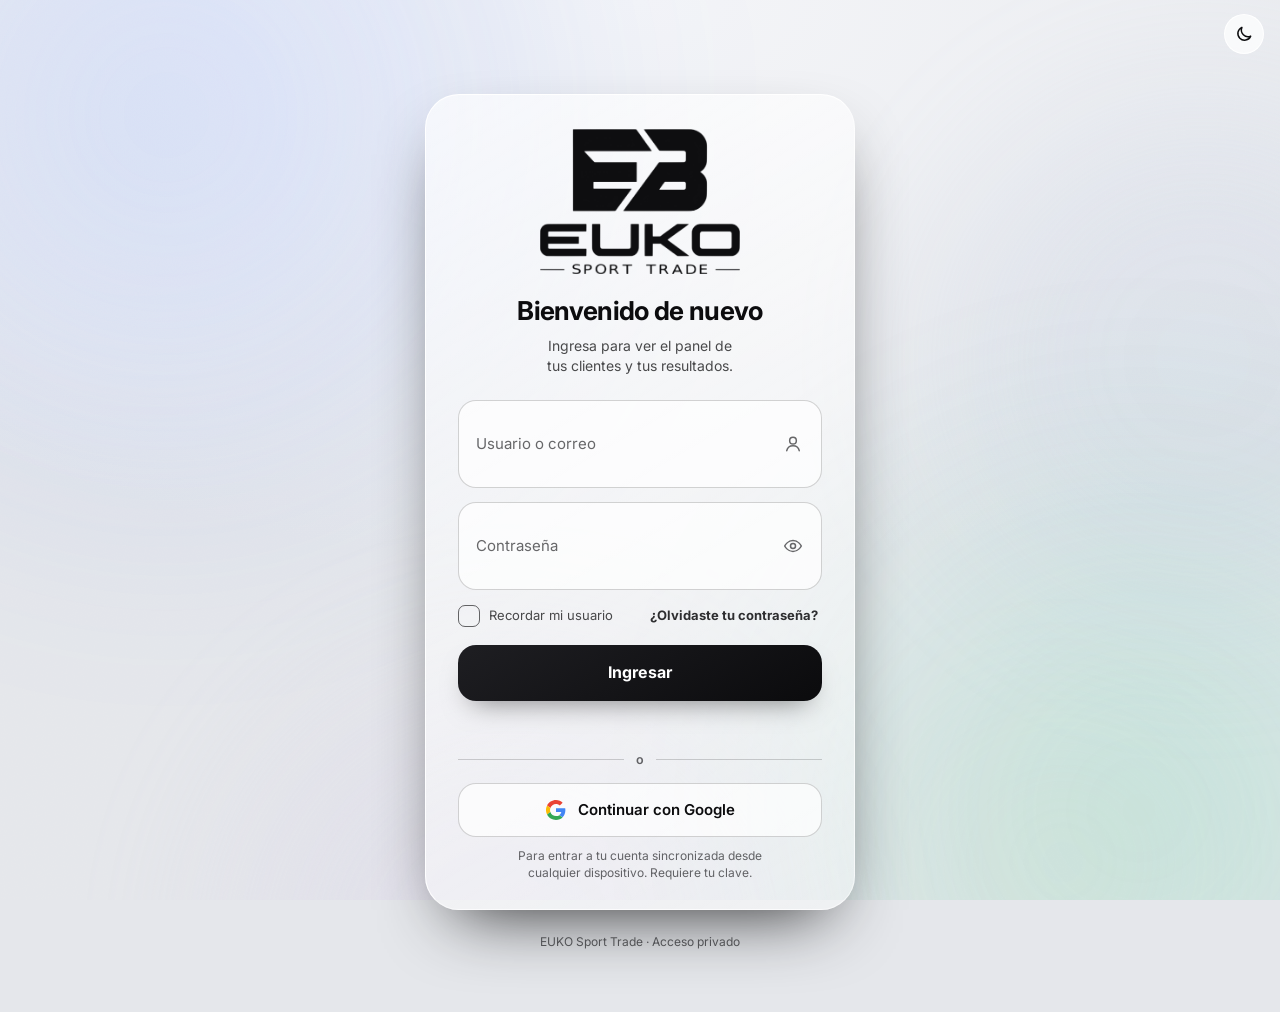
==== commit 40da9ef1: "Update index1.js version to v11 Updated the version of index1.js from v10 to v11." ====
--- a/admin.html
+++ b/admin.html
@@ -10,7 +10,7 @@
   <link rel="preconnect" href="https://fonts.googleapis.com">
   <link rel="preconnect" href="https://fonts.gstatic.com" crossorigin>
   <link href="https://fonts.googleapis.com/css2?family=Inter:wght@300;400;500;600;700;800&display=swap" rel="stylesheet">
-  <link rel="stylesheet" href="index1.css?v=5">
+  <link rel="stylesheet" href="index1.css?v=10">
 </head>
 <body>
 <div class="bg" aria-hidden="true"><div class="blob b1"></div><div class="blob b2"></div><div class="blob b3"></div><div class="blob b4"></div><div class="grain"></div></div>
@@ -40,7 +40,7 @@
 <div class="tip" id="tip" role="tooltip"></div>
 <div class="toast" id="toast" role="status" aria-live="polite"></div>
 <noscript><p style="position:fixed;inset:0;display:grid;place-items:center;color:#fff;background:#06100e;font-family:sans-serif">Activa JavaScript para usar el panel.</p></noscript>
-<script src="index1.js?v=5"></script>
+<script src="cloud.js"></script>
+<script src="index1.js?v=11"></script>
 </body>
 </html>
-
--- a/index1.css
+++ b/index1.css
@@ -650,7 +650,7 @@
 .logo-b.l2{font-size:calc(var(--s,40px)*.3)}
 .logo-b.l3{font-size:calc(var(--s,40px)*.23)}
 .logo-b.l4{font-size:calc(var(--s,40px)*.19);letter-spacing:-.02em}
-.logo-b img{position:absolute;inset:0;width:100%;height:100%;object-fit:contain;background:#fff;padding:14%}
+.logo-b img{position:absolute;inset:0;width:100%;height:100%;object-fit:cover;background:transparent;padding:0;border-radius:inherit}
 .logo-b.gen{background:var(--field);color:var(--fg2);box-shadow:inset 0 0 0 1px var(--line-s)}
 .ent{grid-column:1/-1;display:flex;flex-direction:column;gap:8px;min-width:0}
 .ent .elbl{font-size:12px;font-weight:700;color:var(--fg2);display:flex;align-items:center;gap:8px}
@@ -853,3 +853,21 @@
 .callegend span{display:inline-flex;align-items:center;gap:6px}
 @media (max-width:420px){.pn-kpis{gap:6px}.pn-k{padding:9px 9px}.pn-k>b{font-size:13px}.cd{font-size:12.5px;border-radius:11px}}
 @media (prefers-reduced-motion:reduce){[data-panel] .pbar i{animation:none}}
+
+/* ---------- 21. fotos, perfil ---------- */
+.av.ph{background-size:cover;background-position:center;background-repeat:no-repeat;color:transparent}
+.phpick{display:flex;align-items:center;gap:14px;padding:6px 0}
+.phprev{width:72px;height:72px;border-radius:50%;overflow:hidden;display:grid;place-items:center;flex:none;font:700 24px var(--f-d);color:var(--fg);background:var(--field);border:1px solid var(--line-s)}
+.phprev img{width:100%;height:100%;object-fit:cover;display:block}
+.phbtns{display:flex;flex-wrap:wrap;gap:8px}
+.ccode{font-weight:700;color:var(--fg2);letter-spacing:.02em}
+.pf-code{font-size:11.5px;opacity:.75}
+
+/* ---------- 22. barra inferior: cristal igual que la barra superior, sin parpadeo ---------- */
+.dockin{position:relative;display:flex;max-width:100%}
+.dock{touch-action:none;transform:translateZ(0);will-change:transform}
+.dk,.plus{-webkit-backface-visibility:hidden;backface-visibility:hidden;-webkit-user-select:none;user-select:none;-webkit-touch-callout:none}
+.quick{will-change:transform,opacity;-webkit-backface-visibility:hidden;backface-visibility:hidden;z-index:2}
+.dockin>.quick{position:absolute;right:0;bottom:calc(100% + 14px);pointer-events:auto}
+svg.chart{touch-action:pan-y}
+@media (max-width:900px),(hover:none){.dk:active,.plus:active{transition-duration:.12s}}
